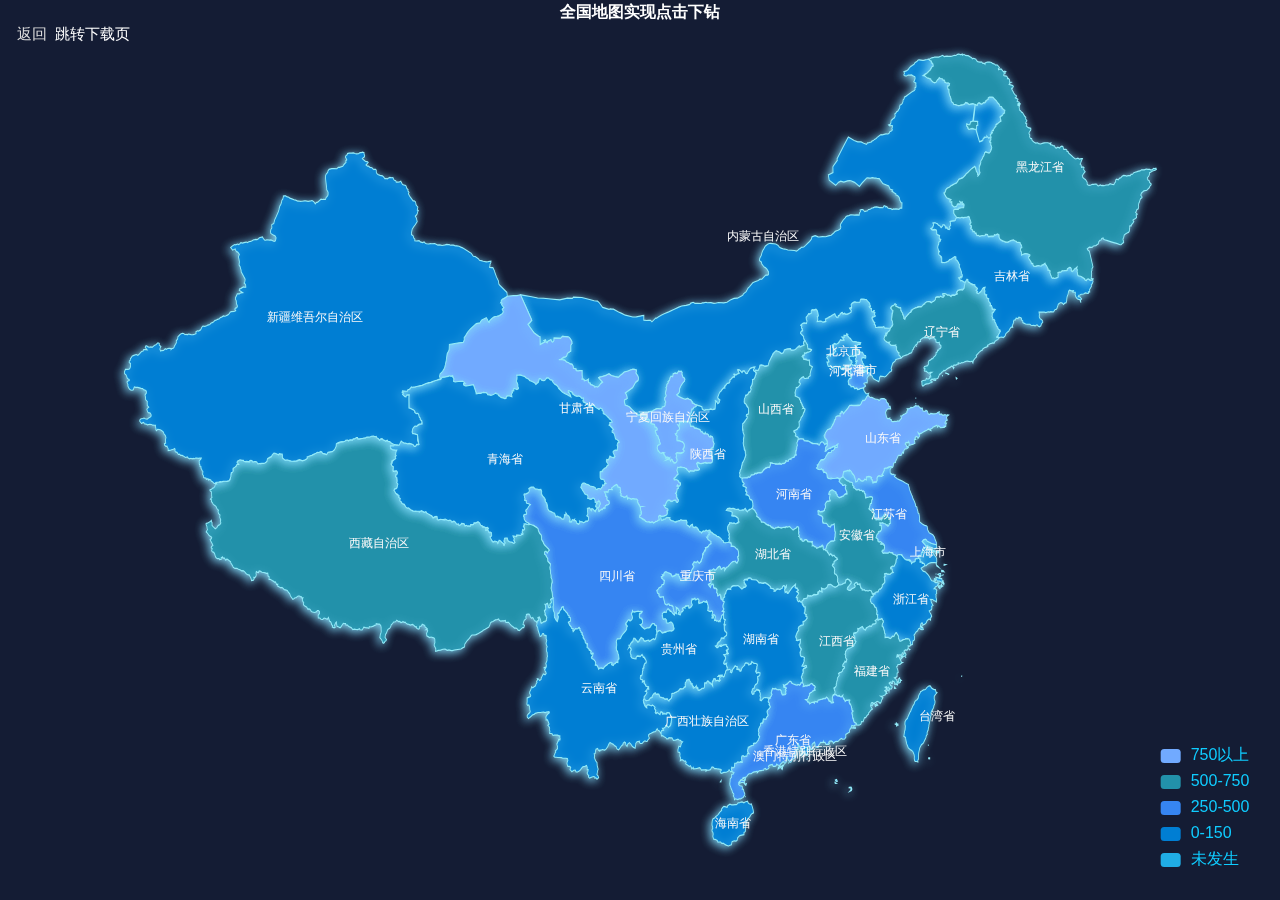
==== index.html @ a6932815 "全国各省市地图下钻" ====
<!DOCTYPE html>
<html lang="en">
<head>
  <meta charset="UTF-8">
  <title>地图下钻</title>
  <link rel="stylesheet" href="css/index.css">
  <script type="text/javascript" src="js/echarts.min.js"></script>
  <script type="text/javascript" src="js/jquery-3.1.1.min.js"></script>
  <script type="text/javascript" src="js/saveAs.js"></script>

</head>
<body>
<div class="back">返回</div>
<div class="down"><a href="downMap.html">跳转下载页</a></div>
  <div id="chart-panel"></div>
  <script type="text/javascript" src="js/switchProvince.js"></script>
  <script type="text/javascript" src="js/index.js"></script>

</body>
</html>
---- css/index.css ----
*{
    margin: 0;
    padding: 0;
}
a{
    text-decoration: none;
    color: white;
}

html,body{
    width:100%;
    height: 100%;
}

#chart-panel{
    width:100%;
    height: 100%;
}


.back{
    position: absolute;
    cursor: pointer;
    left:17px;
    top: 25px;
    color:rgb(222,222,222);
    font-size:15px;
    z-index: 100;
}

.down{
    position: absolute;
    cursor: pointer;
    left:55px;
    top: 25px;
    color:rgb(222,222,222);
    font-size:15px;
    z-index: 100;
}
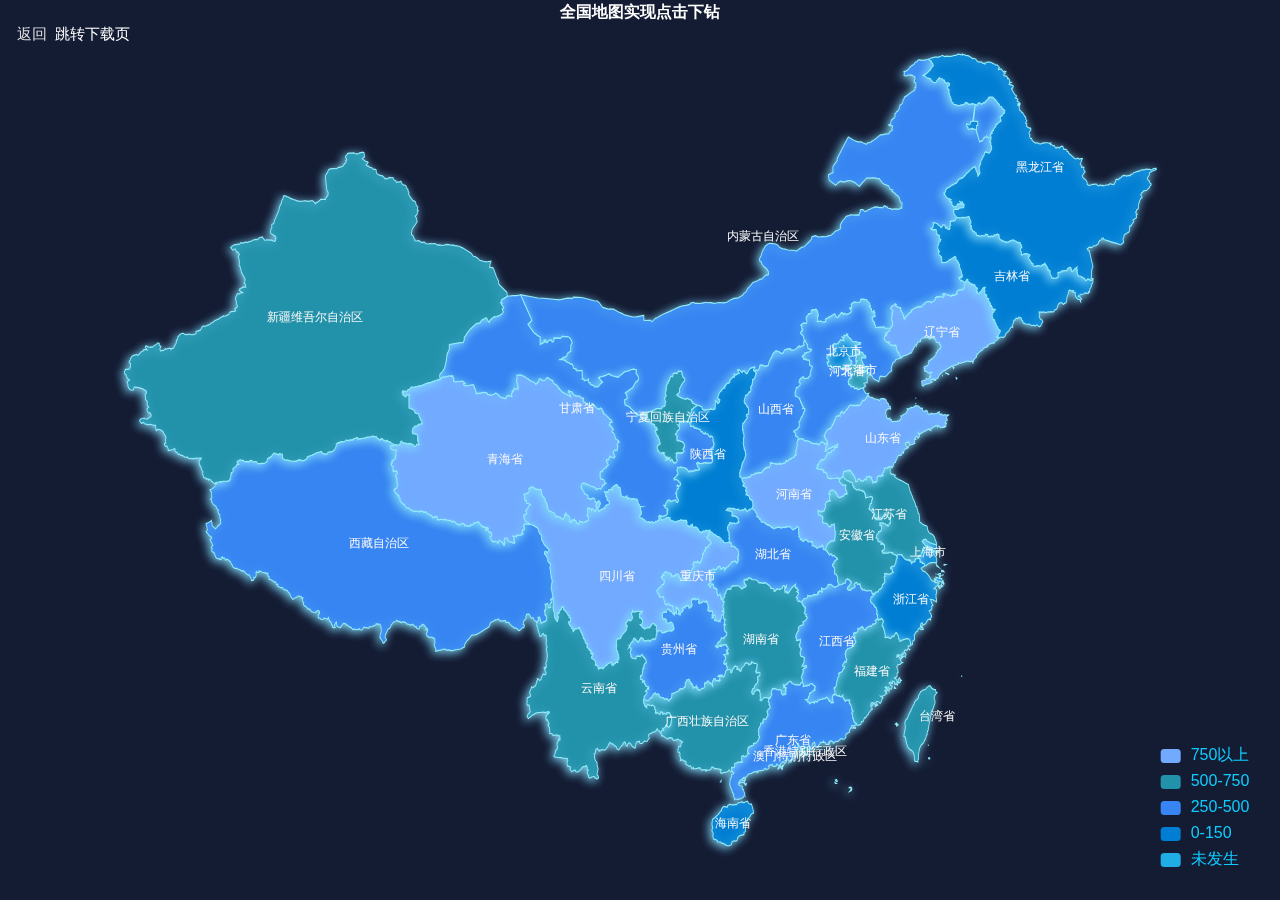
==== commit 880e5c39: "新增贵州湖南" ====
--- a/index.html
+++ b/index.html
@@ -18,3 +18,4 @@
 
 </body>
 </html>
+
